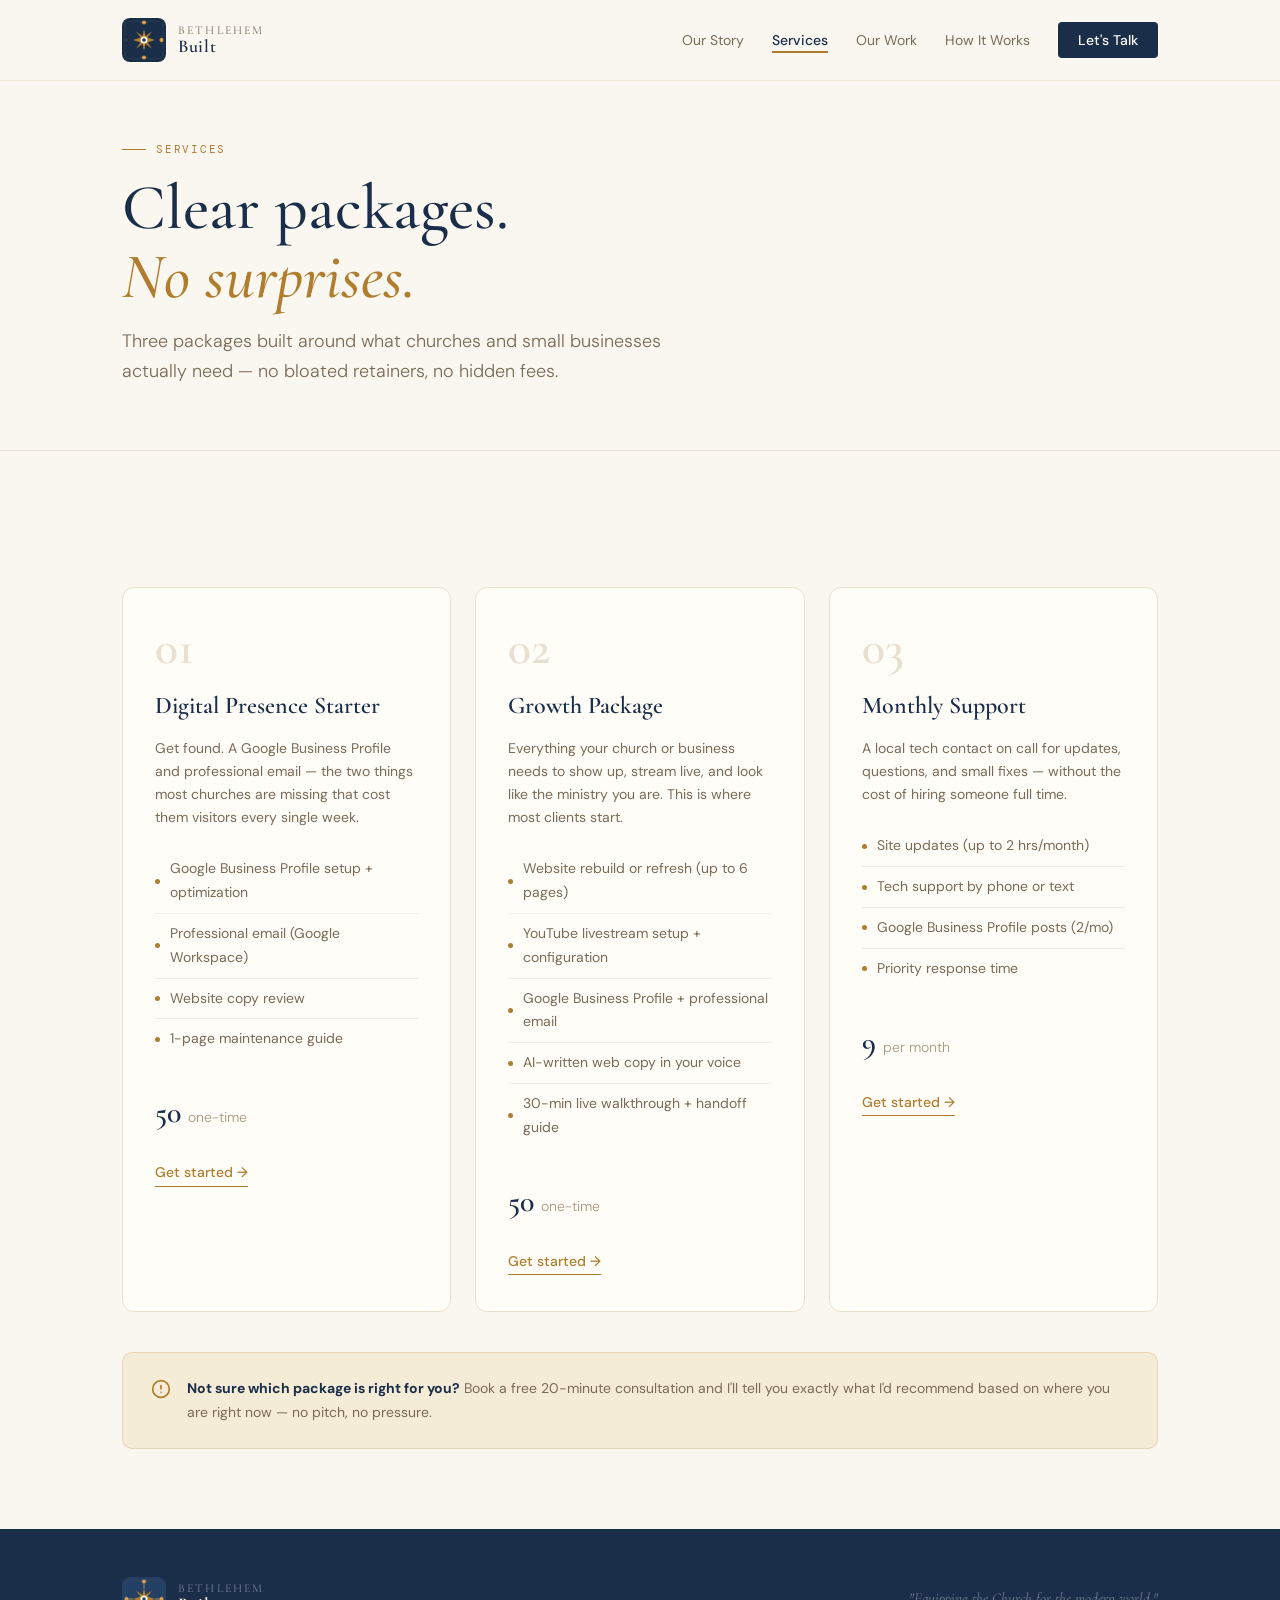
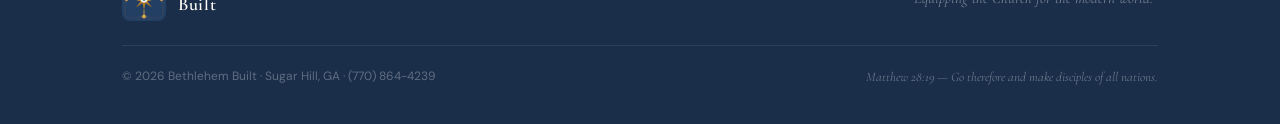
==== services.html @ ec9c47b6 "Add files via upload" ====
<!DOCTYPE html>
<html lang="en">
<head>
<meta charset="UTF-8">
<meta name="viewport" content="width=device-width, initial-scale=1.0">
<title>Services — Bethlehem Built</title>
<link rel="preconnect" href="https://fonts.googleapis.com">
<link href="https://fonts.googleapis.com/css2?family=Cormorant+Garamond:ital,wght@0,400;0,500;0,600;1,400;1,600&family=DM+Sans:wght@300;400;500&family=DM+Mono:wght@400&display=swap" rel="stylesheet">
<link rel="stylesheet" href="shared.css">
<style>
.services-grid { display: grid; grid-template-columns: repeat(auto-fit, minmax(300px, 1fr)); gap: 24px; margin-top: 56px; }
.svc-card { background: var(--white); border: 1px solid var(--cream3); border-radius: 12px; padding: 36px 32px; position: relative; overflow: hidden; transition: transform var(--t), box-shadow var(--t); }
.svc-card::before { content: ''; position: absolute; top: 0; left: 0; right: 0; height: 3px; background: var(--gold); transform: scaleX(0); transform-origin: left; transition: transform 0.4s ease; }
.svc-card:hover { transform: translateY(-4px); box-shadow: 0 16px 40px rgba(26,46,74,0.1); }
.svc-card:hover::before { transform: scaleX(1); }
.svc-num { font-family: var(--serif); font-size: 48px; font-weight: 600; color: var(--cream3); line-height: 1; margin-bottom: 14px; }
.svc-name { font-family: var(--serif); font-size: 24px; font-weight: 600; color: var(--navy); margin-bottom: 10px; }
.svc-desc { font-size: 14px; color: var(--muted); line-height: 1.65; margin-bottom: 20px; }
.svc-list { list-style: none; font-size: 14px; color: var(--muted); margin-bottom: 28px; }
.svc-list li { padding: 8px 0; border-bottom: 1px solid var(--cream2); display: flex; align-items: center; gap: 10px; }
.svc-list li:last-child { border-bottom: none; }
.svc-list li::before { content: ''; width: 5px; height: 5px; border-radius: 50%; background: var(--gold); flex-shrink: 0; }
.svc-price { font-family: var(--serif); font-size: 30px; font-weight: 600; color: var(--navy); margin-bottom: 20px; }
.svc-price span { font-family: var(--sans); font-size: 14px; color: var(--muted2); font-weight: 300; }
.svc-cta { display: inline-flex; align-items: center; gap: 6px; font-size: 14px; font-weight: 500; color: var(--gold); text-decoration: none; border-bottom: 1px solid var(--gold); padding-bottom: 1px; transition: color var(--t); }
.svc-cta:hover { color: var(--navy); border-color: var(--navy); }
.services-note { background: var(--gold-pale); border: 1px solid rgba(176,125,46,0.2); border-radius: 10px; padding: 24px 28px; margin-top: 40px; display: flex; gap: 16px; align-items: flex-start; }
.services-note p { font-size: 14px; color: var(--muted); line-height: 1.65; }
.services-note strong { color: var(--navy); }
@media (max-width: 680px) { .services-grid { grid-template-columns: 1fr; } }
</style>
</head>
<body>
<nav>
  <div class="wrap">
    <div class="nav-inner">
      <a href="/" class="logo-mark">
        <svg class="logo-icon" viewBox="0 0 88 88" fill="none" xmlns="http://www.w3.org/2000/svg">
          <defs>
            <mask id="mn"><rect x="40" y="6" width="8" height="16" fill="white"><animate attributeName="height" from="0" to="16" dur="0.3s" begin="0.6s" fill="freeze"/><animate attributeName="y" from="22" to="6" dur="0.3s" begin="0.6s" fill="freeze"/></rect></mask>
            <mask id="me"><rect x="62" y="40" width="16" height="8" fill="white"><animate attributeName="width" from="0" to="16" dur="0.3s" begin="0.8s" fill="freeze"/></rect></mask>
            <mask id="ms"><rect x="40" y="62" width="8" height="16" fill="white"><animate attributeName="height" from="0" to="16" dur="0.3s" begin="1.0s" fill="freeze"/></rect></mask>
            <mask id="mw"><rect x="10" y="40" width="16" height="8" fill="white"><animate attributeName="width" from="0" to="16" dur="0.3s" begin="1.2s" fill="freeze"/><animate attributeName="x" from="26" to="10" dur="0.3s" begin="1.2s" fill="freeze"/></rect></mask>
          </defs>
          <rect width="88" height="88" rx="16" fill="#1A2E4A"><animate attributeName="opacity" from="0" to="1" dur="0.4s" begin="0s" fill="freeze"/></rect>
          <rect x="6" y="6" width="76" height="76" rx="10" fill="none" stroke="#B07D2E" stroke-width="0.7" opacity="0.35"><animate attributeName="opacity" from="0" to="0.35" dur="0.4s" begin="0.15s" fill="freeze"/></rect>
          <polygon transform-origin="44 44" points="44,22 47,36 60,27 51,39 66,44 51,49 60,61 47,52 44,66 41,52 28,61 37,49 22,44 37,39 28,27 41,36" fill="#B07D2E"><animateTransform attributeName="transform" type="scale" from="0" to="1" dur="0.5s" begin="0.2s" fill="freeze" calcMode="spline" keySplines="0.34 1.56 0.64 1" additive="sum"/></polygon>
          <line x1="44" y1="22" x2="44" y2="14" stroke="#D4A24E" stroke-width="1.6" stroke-linecap="round" mask="url(#mn)"/>
          <circle cx="44" cy="9" r="4" fill="#D4A24E"><animate attributeName="opacity" from="0" to="1" dur="0.2s" begin="0.9s" fill="freeze"/><animate attributeName="r" from="0" to="4" dur="0.2s" begin="0.9s" fill="freeze"/></circle>
          <line x1="38" y1="9" x2="50" y2="9" stroke="#D4A24E" stroke-width="1" stroke-linecap="round" opacity="0"><animate attributeName="opacity" from="0" to="0.5" dur="0.2s" begin="0.95s" fill="freeze"/></line>
          <line x1="66" y1="44" x2="74" y2="44" stroke="#D4A24E" stroke-width="1.6" stroke-linecap="round" mask="url(#me)"/>
          <circle cx="79" cy="44" r="4" fill="#D4A24E"><animate attributeName="opacity" from="0" to="1" dur="0.2s" begin="1.1s" fill="freeze"/><animate attributeName="r" from="0" to="4" dur="0.2s" begin="1.1s" fill="freeze"/></circle>
          <line x1="79" y1="38" x2="79" y2="50" stroke="#D4A24E" stroke-width="1" stroke-linecap="round" opacity="0"><animate attributeName="opacity" from="0" to="0.5" dur="0.2s" begin="1.15s" fill="freeze"/></line>
          <line x1="44" y1="66" x2="44" y2="74" stroke="#D4A24E" stroke-width="1.6" stroke-linecap="round" mask="url(#ms)"/>
          <circle cx="44" cy="79" r="4" fill="#D4A24E"><animate attributeName="opacity" from="0" to="1" dur="0.2s" begin="1.3s" fill="freeze"/><animate attributeName="r" from="0" to="4" dur="0.2s" begin="1.3s" fill="freeze"/></circle>
          <line x1="38" y1="79" x2="50" y2="79" stroke="#D4A24E" stroke-width="1" stroke-linecap="round" opacity="0"><animate attributeName="opacity" from="0" to="0.5" dur="0.2s" begin="1.35s" fill="freeze"/></line>
          <line x1="22" y1="44" x2="14" y2="44" stroke="#D4A24E" stroke-width="1.6" stroke-linecap="round" mask="url(#mw)"/>
          <circle cx="9" cy="44" r="4" fill="#D4A24E"><animate attributeName="opacity" from="0" to="1" dur="0.2s" begin="1.5s" fill="freeze"/><animate attributeName="r" from="0" to="4" dur="0.2s" begin="1.5s" fill="freeze"/></circle>
          <line x1="9" y1="38" x2="9" y2="50" stroke="#D4A24E" stroke-width="1" stroke-linecap="round" opacity="0"><animate attributeName="opacity" from="0" to="0.5" dur="0.2s" begin="1.55s" fill="freeze"/></line>
          <circle cx="44" cy="44" r="7" fill="#FAF7F0"><animate attributeName="r" from="0" to="7" dur="0.3s" begin="0.5s" fill="freeze" calcMode="spline" keySplines="0.34 1.56 0.64 1"/></circle>
          <circle cx="44" cy="44" r="3.5" fill="#1A2E4A"><animate attributeName="r" from="0" to="3.5" dur="0.3s" begin="0.55s" fill="freeze"/></circle>
        </svg>
        <div class="logo-text" style="opacity:0;animation:fadeUp 0.5s 1.6s ease both;">
          <span class="l-top">Bethlehem</span>
          <span class="l-bottom">Built</span>
        </div>
      </a>
      <ul class="nav-links">
        <li><a href="/story.html" data-page="story">Our Story</a></li>
        <li><a href="/services.html" data-page="services">Services</a></li>
        <li><a href="/work.html" data-page="work">Our Work</a></li>
        <li><a href="/how.html" data-page="how">How It Works</a></li>
        <li><a href="/contact.html" data-page="contact" class="nav-cta">Let's Talk</a></li>
      </ul>
    </div>
  </div>
</nav>

<div class="page-header">
  <div class="wrap">
    <div class="s-label">Services</div>
    <h1>Clear packages.<br><em>No surprises.</em></h1>
    <p>Three packages built around what churches and small businesses actually need — no bloated retainers, no hidden fees.</p>
  </div>
</div>

<section>
  <div class="wrap">
    <div class="services-grid">
      <div class="svc-card">
        <div class="svc-num">01</div>
        <div class="svc-name">Digital Presence Starter</div>
        <div class="svc-desc">Get found. A Google Business Profile and professional email — the two things most churches are missing that cost them visitors every single week.</div>
        <ul class="svc-list">
          <li>Google Business Profile setup + optimization</li>
          <li>Professional email (Google Workspace)</li>
          <li>Website copy review</li>
          <li>1-page maintenance guide</li>
        </ul>
        <div class="svc-price">50 <span>one-time</span></div>
        <a href="/contact.html" class="svc-cta">Get started →</a>
      </div>
      <div class="svc-card">
        <div class="svc-num">02</div>
        <div class="svc-name">Growth Package</div>
        <div class="svc-desc">Everything your church or business needs to show up, stream live, and look like the ministry you are. This is where most clients start.</div>
        <ul class="svc-list">
          <li>Website rebuild or refresh (up to 6 pages)</li>
          <li>YouTube livestream setup + configuration</li>
          <li>Google Business Profile + professional email</li>
          <li>AI-written web copy in your voice</li>
          <li>30-min live walkthrough + handoff guide</li>
        </ul>
        <div class="svc-price">50 <span>one-time</span></div>
        <a href="/contact.html" class="svc-cta">Get started →</a>
      </div>
      <div class="svc-card">
        <div class="svc-num">03</div>
        <div class="svc-name">Monthly Support</div>
        <div class="svc-desc">A local tech contact on call for updates, questions, and small fixes — without the cost of hiring someone full time.</div>
        <ul class="svc-list">
          <li>Site updates (up to 2 hrs/month)</li>
          <li>Tech support by phone or text</li>
          <li>Google Business Profile posts (2/mo)</li>
          <li>Priority response time</li>
        </ul>
        <div class="svc-price">9 <span>per month</span></div>
        <a href="/contact.html" class="svc-cta">Get started →</a>
      </div>
    </div>
    <div class="services-note">
      <svg width="20" height="20" viewBox="0 0 24 24" fill="none" stroke="#B07D2E" stroke-width="2" stroke-linecap="round" style="flex-shrink:0;margin-top:2px;"><circle cx="12" cy="12" r="10"/><line x1="12" y1="8" x2="12" y2="12"/><line x1="12" y1="16" x2="12.01" y2="16"/></svg>
      <p><strong>Not sure which package is right for you?</strong> Book a free 20-minute consultation and I'll tell you exactly what I'd recommend based on where you are right now — no pitch, no pressure.</p>
    </div>
  </div>
</section>

<footer>
  <div class="wrap">
    <div class="footer-top">
      <a href="/" class="logo-mark">
        <svg class="logo-icon" viewBox="0 0 88 88" fill="none">
          <rect width="88" height="88" rx="16" fill="#243F64"/>
          <rect x="6" y="6" width="76" height="76" rx="10" fill="none" stroke="#B07D2E" stroke-width="0.7" opacity="0.35"/>
          <polygon points="44,22 47,36 60,27 51,39 66,44 51,49 60,61 47,52 44,66 41,52 28,61 37,49 22,44 37,39 28,27 41,36" fill="#B07D2E"/>
          <line x1="44" y1="22" x2="44" y2="9" stroke="#D4A24E" stroke-width="1.6" stroke-linecap="round"/>
          <circle cx="44" cy="9" r="4" fill="#D4A24E"/>
          <line x1="38" y1="9" x2="50" y2="9" stroke="#D4A24E" stroke-width="1" stroke-linecap="round" opacity="0.5"/>
          <line x1="66" y1="44" x2="79" y2="44" stroke="#D4A24E" stroke-width="1.6" stroke-linecap="round"/>
          <circle cx="79" cy="44" r="4" fill="#D4A24E"/>
          <line x1="79" y1="38" x2="79" y2="50" stroke="#D4A24E" stroke-width="1" stroke-linecap="round" opacity="0.5"/>
          <line x1="44" y1="66" x2="44" y2="79" stroke="#D4A24E" stroke-width="1.6" stroke-linecap="round"/>
          <circle cx="44" cy="79" r="4" fill="#D4A24E"/>
          <line x1="38" y1="79" x2="50" y2="79" stroke="#D4A24E" stroke-width="1" stroke-linecap="round" opacity="0.5"/>
          <line x1="22" y1="44" x2="9" y2="44" stroke="#D4A24E" stroke-width="1.6" stroke-linecap="round"/>
          <circle cx="9" cy="44" r="4" fill="#D4A24E"/>
          <line x1="9" y1="38" x2="9" y2="50" stroke="#D4A24E" stroke-width="1" stroke-linecap="round" opacity="0.5"/>
          <circle cx="44" cy="44" r="7" fill="#FAF7F0"/>
          <circle cx="44" cy="44" r="3.5" fill="#243F64"/>
        </svg>
        <div class="logo-text">
          <span class="l-top">Bethlehem</span>
          <span class="l-bottom">Built</span>
        </div>
      </a>
      <p class="footer-tagline">"Equipping the Church for the modern world."</p>
    </div>
    <div class="footer-bottom">
      <span>© 2026 Bethlehem Built · Sugar Hill, GA · (770) 864-4239</span>
      <span class="footer-verse">Matthew 28:19 — Go therefore and make disciples of all nations.</span>
    </div>
  </div>
</footer>
<script>document.querySelector('[data-page="services"]').classList.add('active');</script>
</body>
</html>
---- shared.css ----
*, *::before, *::after { box-sizing: border-box; margin: 0; padding: 0; }
:root {
  --cream: #FAF7F0; --cream2: #F2EDE2; --cream3: #E8DFD0;
  --navy: #1A2E4A; --navy2: #243F64;
  --gold: #B07D2E; --gold-light: #D4A24E; --gold-pale: #F5ECD8;
  --text: #2C2416; --muted: #7A6B58; --muted2: #A89880; --white: #FFFDF8;
  --serif: 'Cormorant Garamond', Georgia, serif;
  --sans: 'DM Sans', system-ui, sans-serif;
  --mono: 'DM Mono', monospace;
  --t: 0.3s ease;
}
html { scroll-behavior: smooth; }
body { background: var(--cream); color: var(--text); font-family: var(--sans); font-size: 16px; line-height: 1.7; -webkit-font-smoothing: antialiased; overflow-x: hidden; }
.wrap { max-width: 1100px; margin: 0 auto; padding: 0 32px; position: relative; }

/* NAV */
nav { position: fixed; top: 0; left: 0; right: 0; z-index: 100; padding: 18px 0; background: rgba(250,247,240,0.95); backdrop-filter: blur(12px); border-bottom: 1px solid rgba(176,125,46,0.12); }
.nav-inner { display: flex; align-items: center; justify-content: space-between; }
.logo-mark { display: inline-flex; align-items: center; gap: 12px; text-decoration: none; }
.logo-icon { width: 44px; height: 44px; flex-shrink: 0; }
.logo-text { display: flex; flex-direction: column; line-height: 1.1; }
.logo-text .l-top { font-family: var(--serif); font-size: 12px; font-weight: 400; letter-spacing: 0.18em; text-transform: uppercase; color: var(--muted); }
.logo-text .l-bottom { font-family: var(--serif); font-size: 18px; font-weight: 600; color: var(--navy); letter-spacing: 0.04em; }
.nav-links { display: flex; align-items: center; gap: 28px; list-style: none; }
.nav-links a { font-size: 14px; color: var(--muted); text-decoration: none; transition: color var(--t); }
.nav-links a:hover { color: var(--navy); }
.nav-links a.active { color: var(--navy); font-weight: 500; border-bottom: 2px solid var(--gold); padding-bottom: 2px; }
.nav-cta { background: var(--navy) !important; color: var(--white) !important; padding: 9px 20px; border-radius: 4px; font-weight: 500 !important; border-bottom: none !important; }
.nav-cta:hover { background: var(--navy2) !important; }
.nav-cta.active { border-bottom: none !important; }

/* PAGE HEADER */
.page-header { padding: 140px 0 64px; border-bottom: 1px solid var(--cream3); }
.page-header .s-label { margin-bottom: 14px; }
.page-header h1 { font-family: var(--serif); font-size: clamp(36px, 5vw, 64px); font-weight: 500; color: var(--navy); line-height: 1.08; }
.page-header h1 em { font-style: italic; color: var(--gold); }
.page-header p { font-size: 18px; font-weight: 300; color: var(--muted); max-width: 560px; margin-top: 16px; line-height: 1.65; }

/* SECTIONS */
section { padding: 80px 0; position: relative; }
.s-label { font-family: var(--mono); font-size: 11px; letter-spacing: 0.16em; text-transform: uppercase; color: var(--gold); margin-bottom: 14px; display: flex; align-items: center; gap: 10px; }
.s-label::before { content: ''; width: 24px; height: 1px; background: var(--gold); }
.s-title { font-family: var(--serif); font-size: clamp(28px, 4vw, 42px); font-weight: 500; line-height: 1.15; color: var(--navy); margin-bottom: 16px; }
.s-title em { font-style: italic; color: var(--gold); }
.s-body { font-size: 16px; font-weight: 300; color: var(--muted); line-height: 1.75; max-width: 560px; }

/* BUTTONS */
.btn-primary { display: inline-flex; align-items: center; gap: 8px; background: var(--navy); color: var(--white); padding: 14px 28px; border-radius: 4px; font-size: 15px; font-weight: 500; text-decoration: none; transition: background var(--t), transform var(--t); }
.btn-primary:hover { background: var(--navy2); transform: translateY(-1px); }
.btn-secondary { font-size: 15px; color: var(--navy); text-decoration: none; border-bottom: 1px solid var(--gold); padding-bottom: 2px; transition: color var(--t); }
.btn-secondary:hover { color: var(--gold); }

/* FOOTER */
footer { background: var(--navy); padding: 48px 0 36px; }
.footer-top { display: flex; justify-content: space-between; align-items: center; flex-wrap: wrap; gap: 24px; padding-bottom: 24px; border-bottom: 1px solid rgba(255,255,255,0.08); margin-bottom: 20px; }
.footer-tagline { font-family: var(--serif); font-style: italic; font-size: 15px; color: rgba(255,255,255,0.4); max-width: 320px; }
footer .l-top { color: rgba(255,255,255,0.4) !important; }
footer .l-bottom { color: var(--white) !important; }
.footer-bottom { display: flex; justify-content: space-between; align-items: center; flex-wrap: wrap; gap: 12px; font-size: 12px; color: rgba(255,255,255,0.3); }
.footer-verse { font-family: var(--serif); font-style: italic; color: rgba(255,255,255,0.35); font-size: 13px; }

@keyframes fadeUp { from { opacity: 0; transform: translateY(20px); } to { opacity: 1; transform: translateY(0); } }

@media (max-width: 680px) {
  .wrap { padding: 0 20px; }
  .nav-links { display: none; }
  section { padding: 56px 0; }
  .page-header { padding: 110px 0 48px; }
}
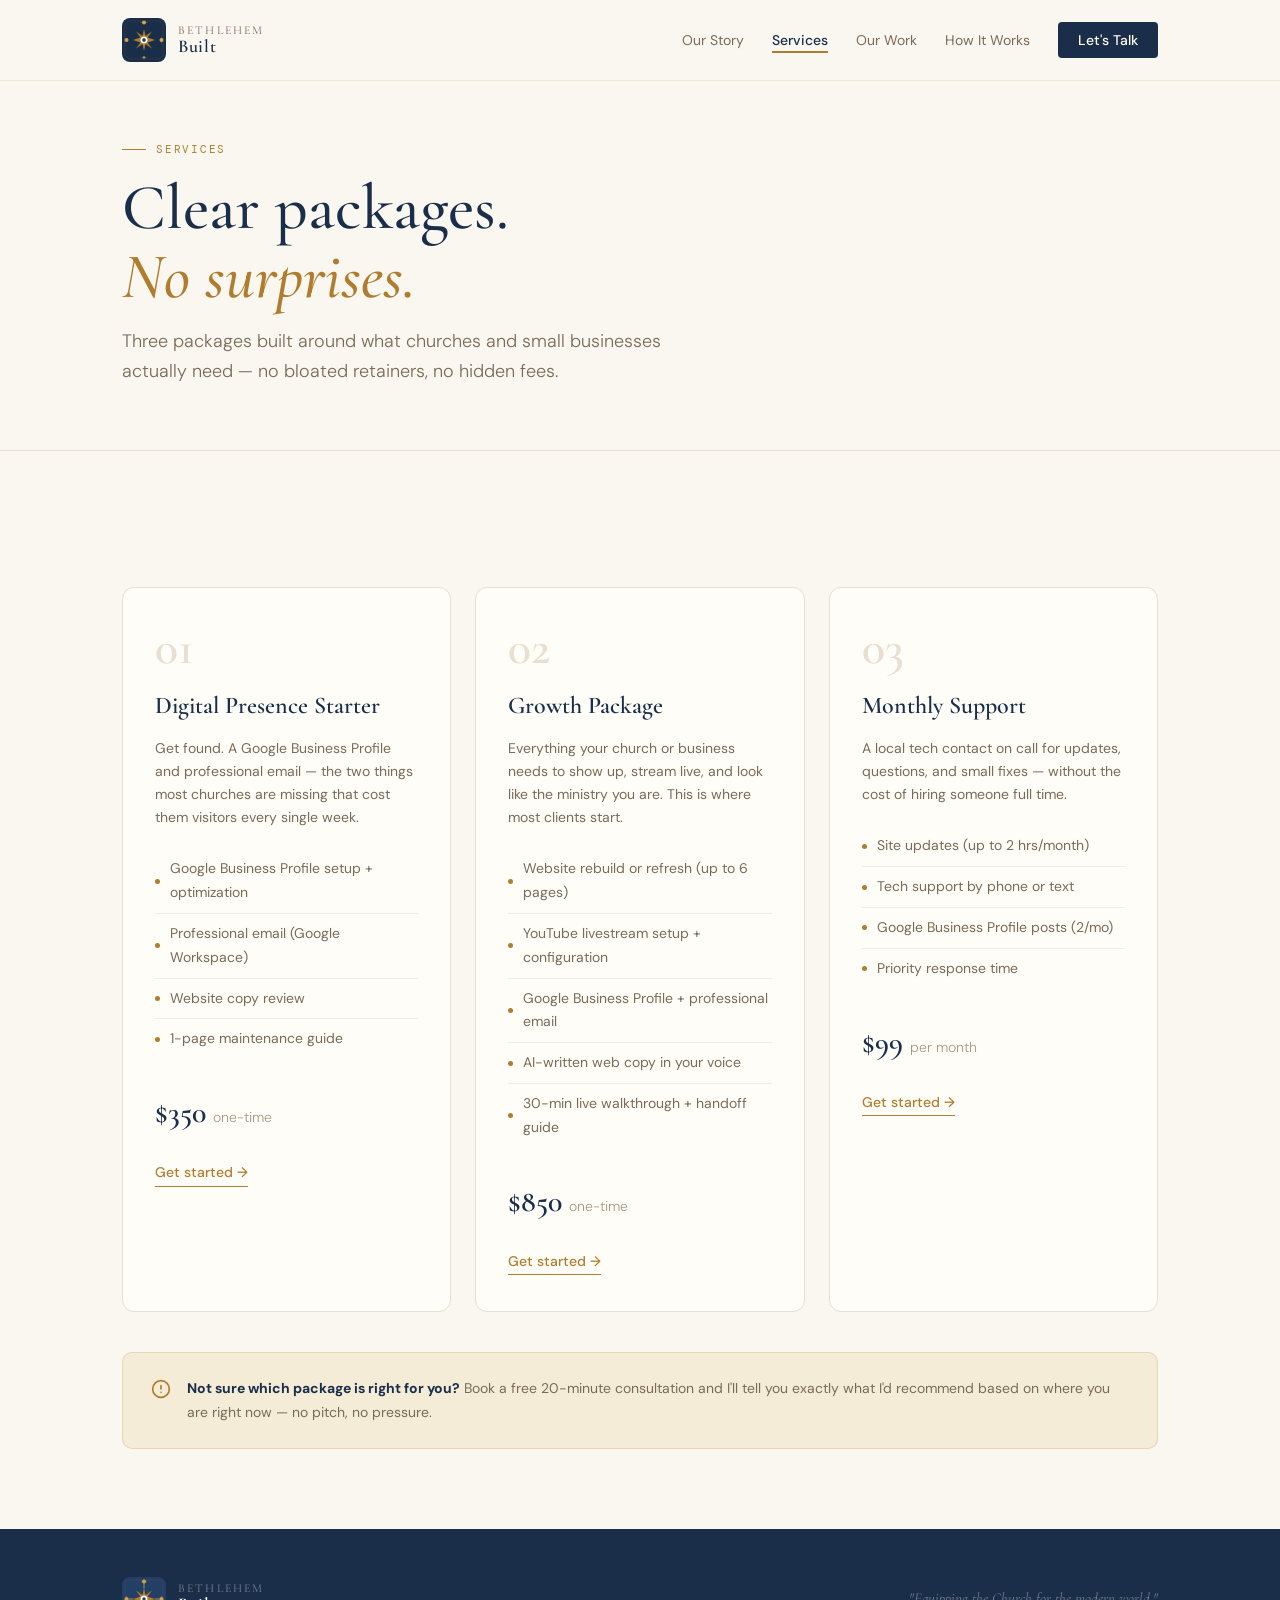
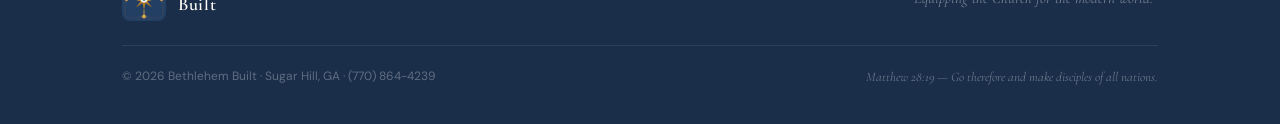
==== commit 59658058: "Add files via upload" ====
--- a/services.html
+++ b/services.html
@@ -97,7 +97,7 @@
           <li>Website copy review</li>
           <li>1-page maintenance guide</li>
         </ul>
-        <div class="svc-price">50 <span>one-time</span></div>
+        <div class="svc-price">$350 <span>one-time</span></div>
         <a href="/contact.html" class="svc-cta">Get started →</a>
       </div>
       <div class="svc-card">
@@ -111,7 +111,7 @@
           <li>AI-written web copy in your voice</li>
           <li>30-min live walkthrough + handoff guide</li>
         </ul>
-        <div class="svc-price">50 <span>one-time</span></div>
+        <div class="svc-price">$850 <span>one-time</span></div>
         <a href="/contact.html" class="svc-cta">Get started →</a>
       </div>
       <div class="svc-card">
@@ -124,7 +124,7 @@
           <li>Google Business Profile posts (2/mo)</li>
           <li>Priority response time</li>
         </ul>
-        <div class="svc-price">9 <span>per month</span></div>
+        <div class="svc-price">$99 <span>per month</span></div>
         <a href="/contact.html" class="svc-cta">Get started →</a>
       </div>
     </div>
